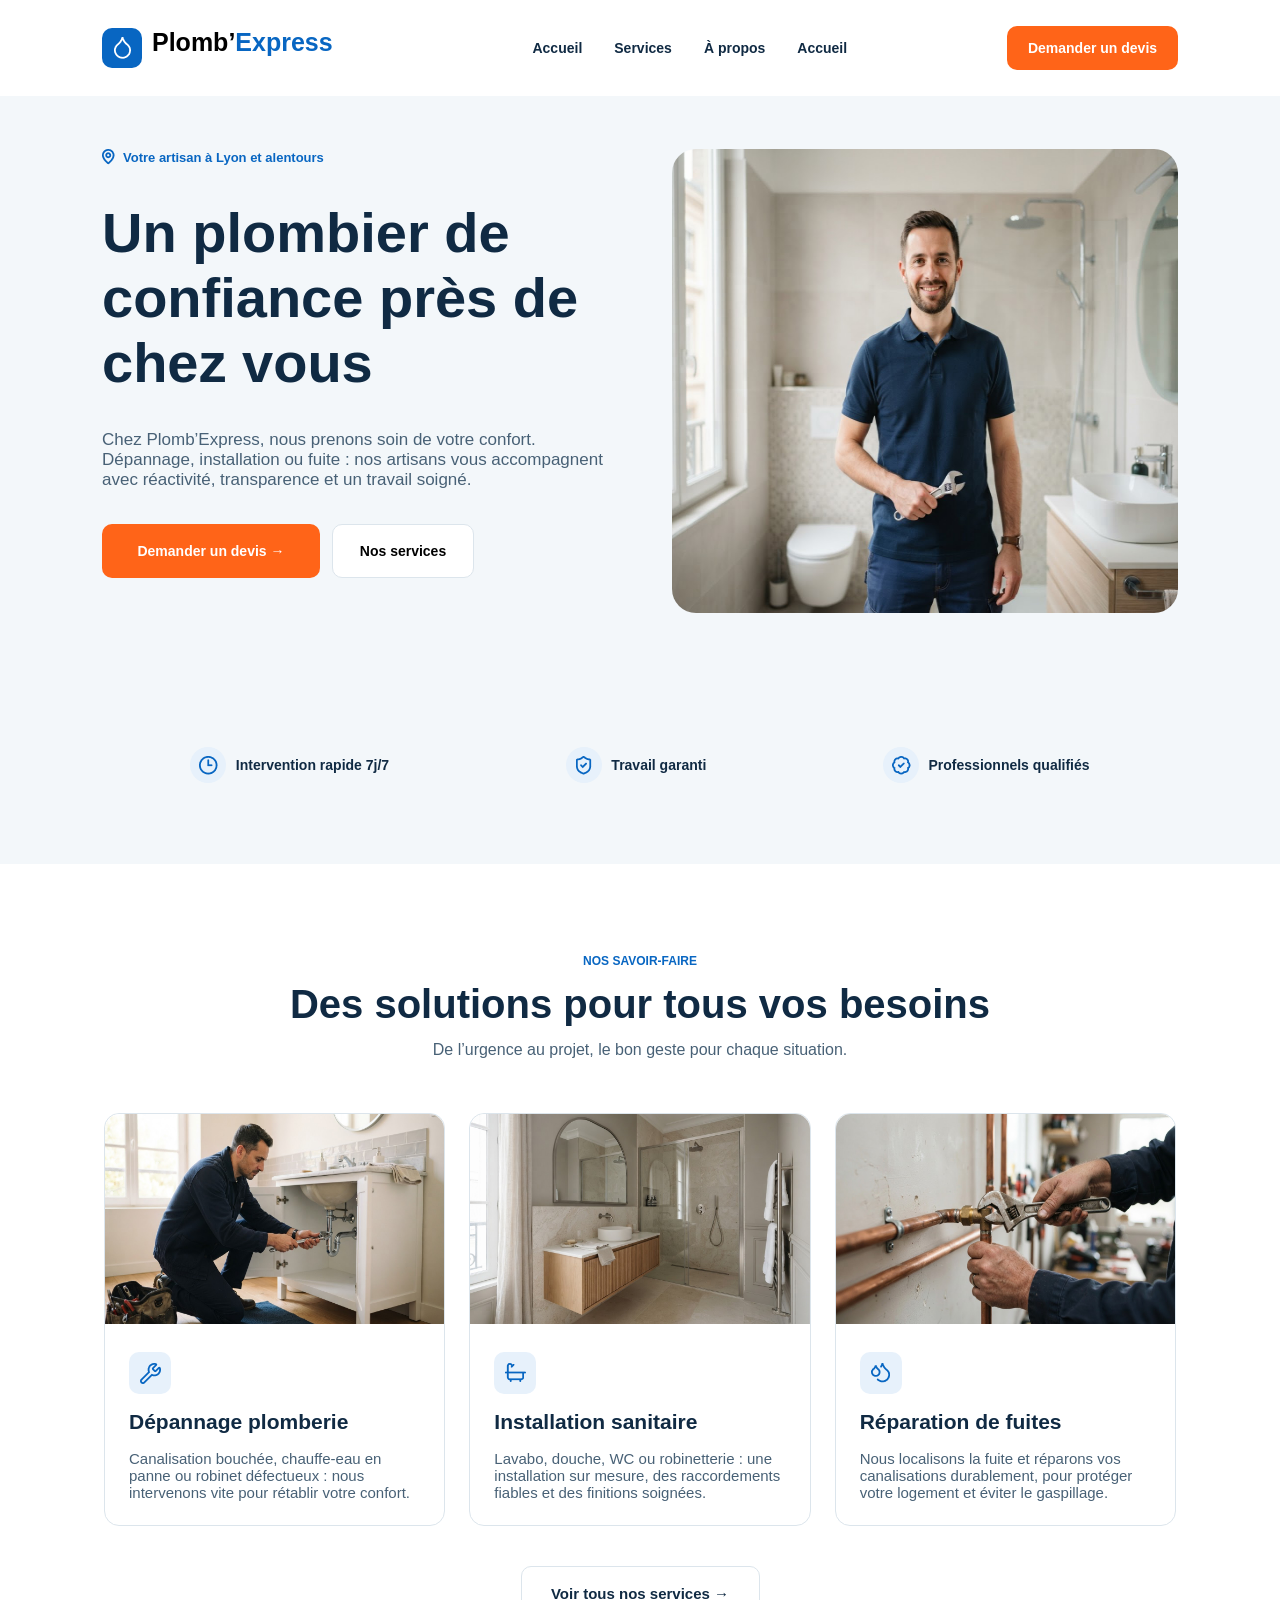
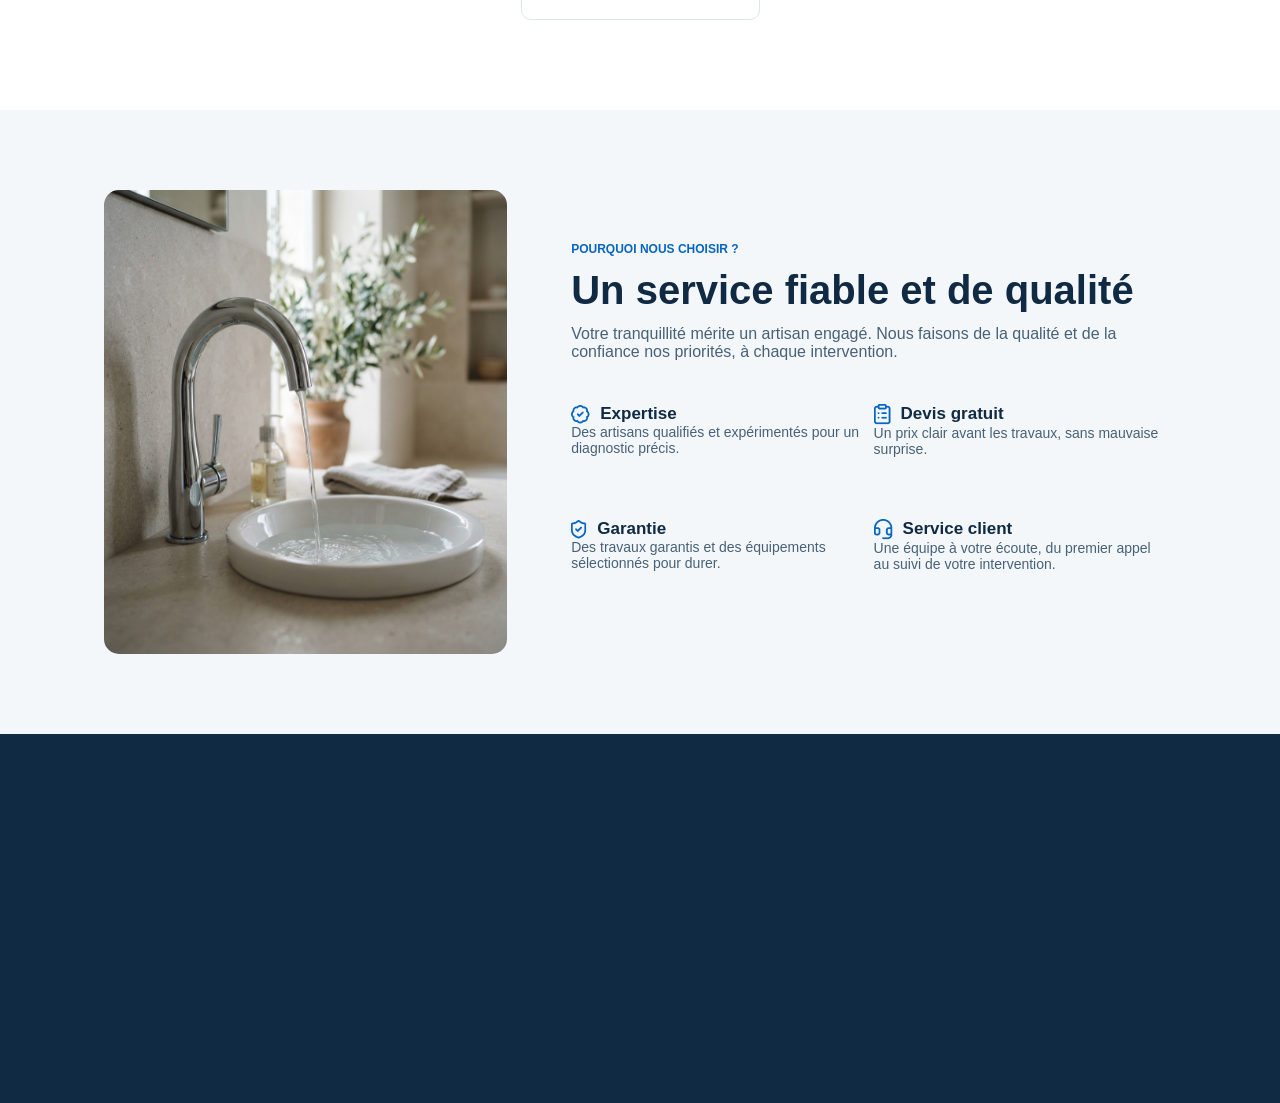
==== index.html @ 58fd883c "created landing page without footer" ====
<!DOCTYPE html>
<html lang="fr">

<head>
    <title>Plomb Express</title>
    <meta name="viewport" content="width=device-width,initial-scale = 1.0">
    <link rel="stylesheet" href="./style/style.css">
</head>

<body>
    <header>
        <nav>
            <div class="logo">
                <div class="NavVector"><img src="./assests/images/Vector.png" alt="icon"></div>
                <p class="logoTitle">Plomb’<span>Express</span></p>
            </div>
            <ul>
                <li><a href="/">Accueil</a></li>
                <li><a href="/">Services</a></li>
                <li><a href="/">À propos</a></li>
                <li><a href="/">Accueil</a></li>
            </ul>
            <button type="button" class="NavBtn">Demander un devis</button>
        </nav>
        <section class="hero">
            <div class="HeroBox">
                <div class="HeroOchild">
                    <div class="location">
                        <img src="./assests/images/Vector1.png" alt="icon">
                        <p class="">Votre artisan à Lyon et alentours</p>
                    </div>
                    <h1>
                        Un plombier de confiance près de chez vous
                    </h1>
                    <p class="HeroText">Chez Plomb’Express, nous prenons soin de votre confort. Dépannage, installation
                        ou
                        fuite : nos
                        artisans vous accompagnent avec réactivité, transparence et un travail soigné.</p>
                    <div class="boxButtons">
                        <button type="button" class="HeroBtn">Demander un devis →</button>
                        <button type="button" class="HeroBtn2">Nos services</button>
                    </div>
                </div>
                <div class="HeroYchild">
                    <img src="./assests/images/7e2c79a2a7c49daba88808d9d7de457493a4a0a8.jpg" alt="plomber">
                </div>
            </div>
            <div class="HeroBox2">
                <div class="HeroBoxChild">
                    <div class="HeroInfo">
                        <img src="./assests/images/Vector2.png" alt="icon">
                    </div>
                    <p>Intervention rapide 7j/7</p>
                </div>
                <div class="HeroBoxChild">
                    <div class="HeroInfo">
                        <img src="./assests/images/Vector3.png" alt="icon">
                    </div>
                    <p>Travail garanti</p>
                </div>
                <div class="HeroBoxChild">
                    <div class="HeroInfo">
                        <img src="./assests/images/Vector4.png" alt="icon">
                    </div>
                    <p>Professionnels qualifiés</p>
                </div>
            </div>
        </section>
    </header>
    <main>
        <section class="services">
            <div class="ServTitles">
                <p class="first">NOS SAVOIR-FAIRE</p>
                <h2>Des solutions pour tous vos besoins</h2>
                <p class="second">De l’urgence au projet, le bon geste pour chaque situation.</p>
            </div>
            <div class="ServBlocks">
                <div class="ServBlocksChild">
                    <img src="./assests/images/208336356d0ea6be96190171f6d36874921186b4.jpg" alt="worker"
                        class="workerimg">
                    <div class="Bchild">
                        <div class="imgbox"><img src="./assests/images/Vector5.png"></div>
                        <p class="ServBlocks1">Dépannage plomberie</p>
                        <p class="ServBlocks2">Canalisation bouchée, chauffe-eau en panne ou robinet défectueux : nous
                            intervenons vite pour
                            rétablir votre confort.</p>
                    </div>
                </div>
                <div class="ServBlocksChild">
                    <img src="./assests/images/83fd47427aa6f7b48dfcc7c52285de6cb8e96c83.jpg" alt="worker"
                        class="workerimg">
                    <div class="Bchild">
                        <div class="imgbox"><img src="./assests/images/Vector6.png"></div>
                        <p class="ServBlocks1">Installation sanitaire</p>
                        <p class="ServBlocks2">Lavabo, douche, WC ou robinetterie : une installation sur mesure, des
                            raccordements fiables et des finitions soignées.</p>
                    </div>
                </div>
                <div class="ServBlocksChild">
                    <img src="./assests/images/484419bfb0743761cef20bf4534ca68ae18fc8a9.jpg" alt="worker"
                        class="workerimg">
                    <div class="Bchild">
                        <div class="imgbox"><img src="./assests/images/Vector7.png"></div>
                        <p class="ServBlocks1">Réparation de fuites</p>
                        <p class="ServBlocks2">Nous localisons la fuite et réparons vos canalisations durablement, pour
                            protéger votre logement et éviter le gaspillage.</p>
                    </div>
                </div>
            </div>
            <button type="button">Voir tous nos services &#x2192;</button>
        </section>
        <section class="whyus">
            <div class="W_img">
                <img src="./assests/images/f5d4f4d80e6d106d7fb8f7ddaa986b1cb927e9a5.jpg" alt="tap">
            </div>
            <div class="W_text">
                <p class="first">POURQUOI NOUS CHOISIR ?</p>
                <h2>Un service fiable et de qualité</h2>
                <p class="second">Votre tranquillité mérite un artisan engagé. Nous faisons de la qualité et de la
                    confiance
                    nos
                    priorités, à chaque intervention.</p>
                <div class="container">
                    <div class="con_child">
                        <div class="con_box">
                            <img src="./assests/images/Vector4.png" alt="icon">
                            <p class="container_text1">Expertise</p>
                        </div>
                        <p class="container_text2">Des artisans qualifiés et expérimentés pour un<br>diagnostic précis.</p>
                    </div>
                    <div class="con_child">
                        <div class="con_box">
                            <img src="./assests/images/Vector8.png" alt="icon">
                            <p class="container_text1">Devis gratuit</p>
                        </div>
                        <p class="container_text2">Un prix clair avant les travaux, sans mauvaise<br>surprise.</p>
                    </div>
                    <div class="con_child">
                        <div class="con_box">
                            <img src="./assests/images/Vector3.png" alt="icon">
                            <p class="container_text1">Garantie</p>
                        </div>
                        <p class="container_text2">Des travaux garantis et des équipements<br>sélectionnés pour durer.</p>
                    </div>
                    <div class="con_child">
                        <div class="con_box">
                            <img src="./assests/images/Vector9.png" alt="icon">
                            <p class="container_text1">Service client</p>
                        </div>
                        <p class="container_text2">Une équipe à votre écoute, du premier appel<br>au suivi de votre intervention.</p>
                    </div>
                </div>
            </div>
        </section>
    </main>
    <footer>
        
    </footer>
</body>

</html>
---- style/style.css ----
* {
    margin: 0;
    box-sizing: border-box;
    font-family: "Inter", sans-serif;
    list-style: none;
}

nav {
    width: 100%;
    height: 96px;
    display: flex;
    align-items: center;
    justify-content: space-between;
    padding: 0px 102px;
}

.logo {
    display: flex;
    column-gap: 10px;
}

.NavVector {
    width: 40px;
    height: 40px;
    background: #0866C2;
    border-radius: 10px;
    display: flex;
    justify-content: center;
    align-items: center;
}

.logoTitle {
    font-weight: 700;
    font-size: 25px;

}

.logoTitle span {
    color: #0866C2;
}

ul {
    display: flex;
    column-gap: 32px;
}

a {
    text-decoration: none;
    font-weight: 600;
    font-size: 14px;
    color: #102A43;
}

a:hover {
    color: #0866C2;
}

li {
    width: max-content;
    position: relative;
}

li::after {
    content: "";
    width: 100%;
    height: 2px;
    background-color: #0866C2;
    position: absolute;
    bottom: -5px;
    left: 0;
    transform: scale(0);
    transition: 0.3s ease-in-out;
}

li:hover::after {
    transform: scale(1);
}

.NavBtn {
    font-weight: 600;
    font-size: 14px;
    color: #FFFFFF;
    width: 171px;
    height: 44px;
    background-color: #FF6418;
    border-radius: 10px;
    cursor: pointer;
    border: none;
}

/**hero section***/
.hero {
    width: 100vw;
    height: 768px;
    background-color: #F3F7FA;
    padding: 0px 102px;
    display: grid;
    align-items: center;
}

.HeroBox {
    width: 100%;
    height: 464px;
    display: flex;
    align-items: center;
    column-gap: 64px;
}

.HeroYchild,
.HeroOchild {
    width: 50%;
    height: 464px;
}

.HeroOchild {
    display: grid;
}

.location {
    width: max-content;
    height: fit-content;
    display: flex;
    column-gap: 8px;
    align-items: center;
}

.location p {
    font-weight: 600;
    font-size: 13px;
    color: #0866C2;
}

h1 {
    font-weight: 700;
    font-size: 56px;
    color: #102A43;
}

.HeroText {
    font-weight: 400;
    font-size: 17px;
    color: #486176;
}

.boxButtons {
    display: flex;
    column-gap: 12px;
}

.HeroBtn {
    font-weight: 600;
    font-size: 14px;
    color: #FFFFFF;
    width: 218px;
    height: 54px;
    background-color: #FF6418;
    border-radius: 10px;
    cursor: pointer;
    border: none;
}

.HeroBtn2 {
    font-weight: 600;
    font-size: 14px;
    color: black;
    width: 142px;
    height: 54px;
    background-color: white;
    border-radius: 10px;
    cursor: pointer;
    border: solid 1px #DCE5EC;
}

.HeroYchild img {
    width: 100%;
    height: 100%;
    border-radius: 24px;
}

.HeroBox2 {
    width: 100%;
    height: 92px;
    display: flex;
    justify-content: space-around;
    align-items: center;

}

.HeroBoxChild {
    display: flex;
    align-items: center;
    gap: 9.5px;
}

.HeroInfo {
    width: 36px;
    height: 36px;
    background-color: #E7F1FB;
    display: flex;
    align-items: center;
    justify-content: center;
    border-radius: 50%;
}

.HeroBox2 p {
    font-weight: 600;
    font-size: 14px;
    color: #102A43;
}

/******main****/
/*services*/
.services{
    width: 100%;
    height: 846px;
    display: flex;
    flex-direction: column;
    align-items: center;
    justify-content: center;
    row-gap: 40px;
    padding: 0px 104px;
}
.ServTitles {
    width: max-content;
    height: 119px;
    display: flex;
    flex-direction: column;
    align-items: center;
    row-gap: 14px;
}

.first {
    font-weight: 700;
    font-size: 12px;
    color: #0866C2;
}

h2 {
    font-weight: 700;
    font-size: 40px;
    color: #102A43;
}

.second {
    font-weight: 400;
    font-size: 16px;
    color: #486176;
}
.ServBlocks{
    display: flex;
    gap: 24px;
}
.ServBlocksChild{
    border: solid 1px #DCE5EC;
    border-radius: 16px;
    width: calc(100% / 3);
    border-radius: 15px;
}
.workerimg {
    width: 100%;
    height: 210px;
    border-top-left-radius: 15px;
    border-top-right-radius: 15px;
}
.Bchild{
    display: flex;
    flex-direction: column;
    row-gap: 16px;
    padding: 24px;
}
.imgbox {
    width: 42px;
    height: 42px;
    background-color: #E7F1FB;
    border-radius: 10px;
    display: flex;
    justify-content: center;
    align-items: center;
}
.ServBlocks1{
    font-weight: 700;
    font-size: 21px;
    color: #102A43;
}
.ServBlocks2{
    font-weight: 400;
    font-size: 15px;
    color: #486176;
}
.services button{
    font-weight: 600;
    font-size: 15px;
    color: #102A43;
    border: solid 1px #DCE5EC;
    background-color: white;
    width: 239px;
    height: 54px;
    border-radius: 10px;
}

/*****whyus*****/
.whyus{
    width: 100%;
    height: 624px;
    background-color: #F3F7FA;
    display: flex;
    align-items: center;
    justify-content: space-between;
    column-gap: 64px;
    padding: 0px 104px;
}
.W_img{
    width: 40%;
    height: 464px;
}
.W_img img{
    width: 100%;
    height: 100%;
    border-radius: 15px;
}
.W_text{
    width: 60%;
    height: 361px;
    display: flex;
    flex-direction: column;
    gap: 12px;

}
.container{
    width: 100%;
    height: 100%;
    display: grid;
    grid-template-columns: repeat(2,1fr);
    justify-content: center;
    align-items: center;
}
.container_text1{
    font-weight: 700;
    font-size: 17px;
    color: #102A43;
}
.container_text2{
    font-weight: 400;
    font-size: 14px;
    color: #486176;
}
.con_box{
    display: flex;
    align-items: center;
    column-gap: 10px;
}

footer{
    width: 100%;
    height: 369px;
    background-color: #102A43;
}
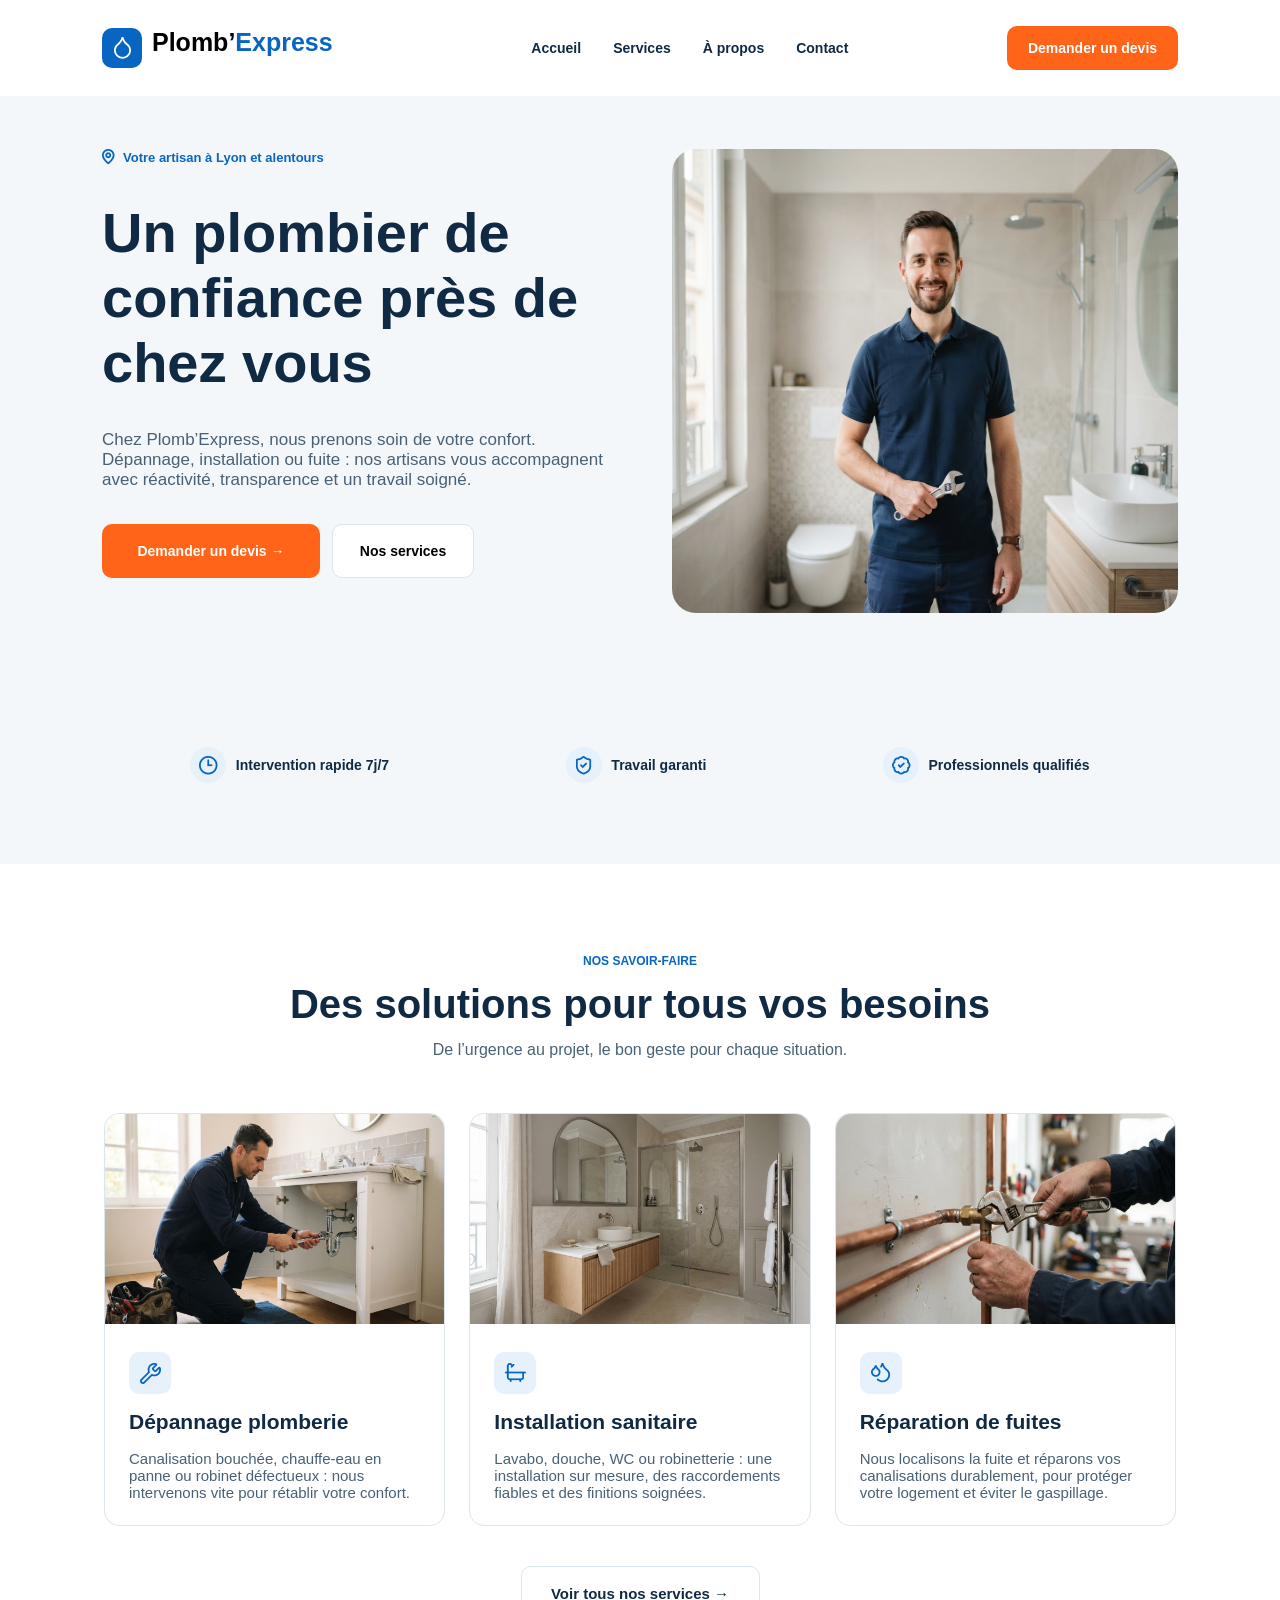
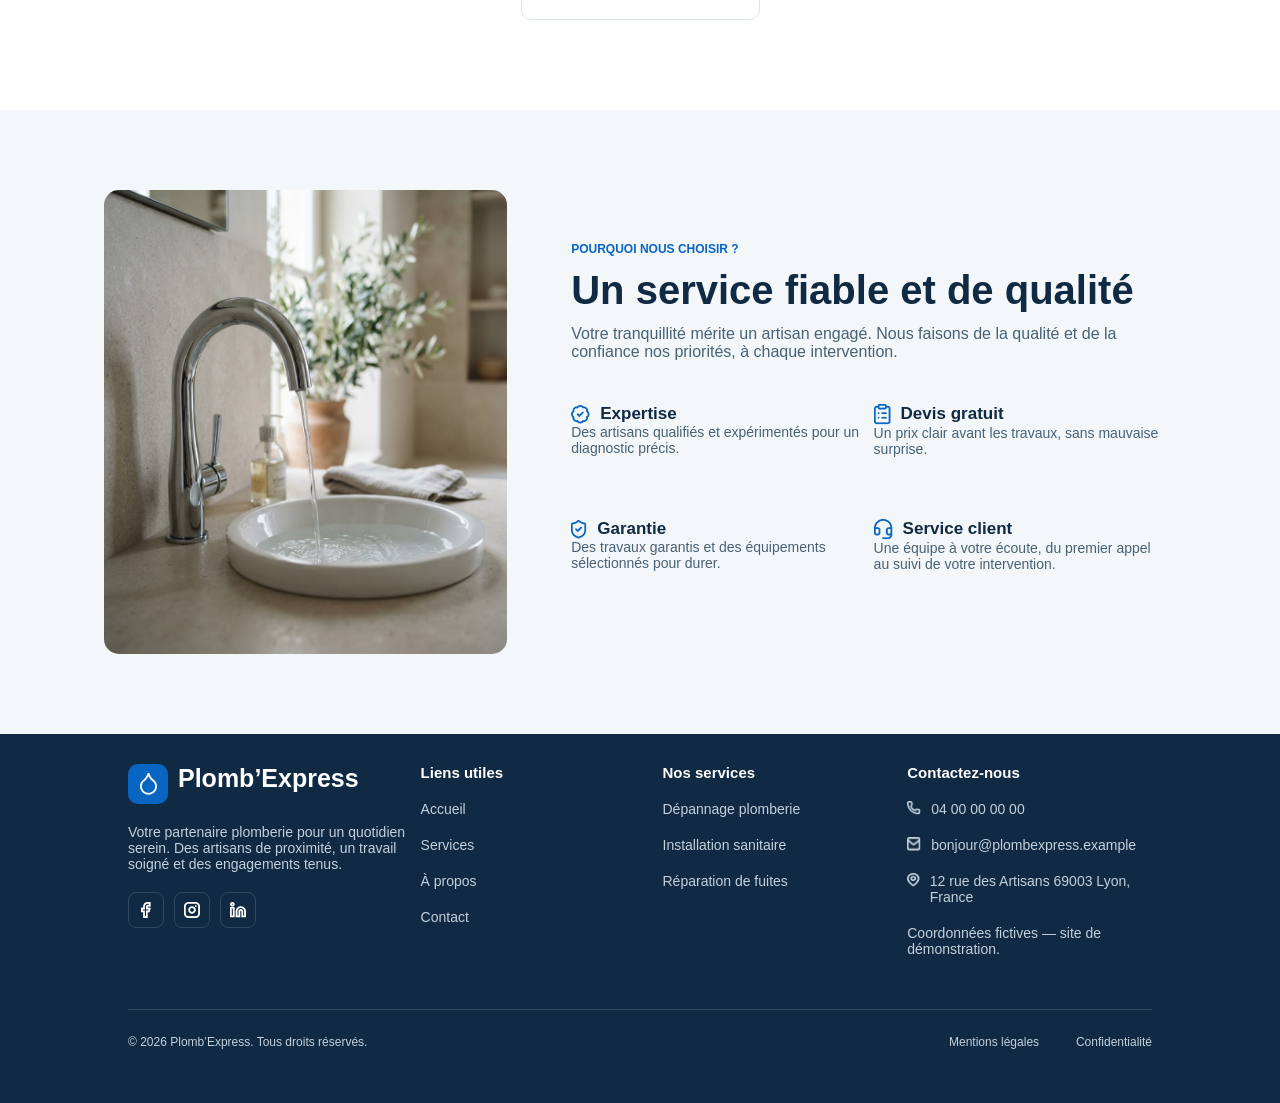
==== commit 719e475f: "footer added no responsive yet" ====
--- a/index.html
+++ b/index.html
@@ -5,6 +5,7 @@
     <title>Plomb Express</title>
     <meta name="viewport" content="width=device-width,initial-scale = 1.0">
     <link rel="stylesheet" href="./style/style.css">
+    <link rel="stylesheet" href="./style/mobile.css">
 </head>
 
 <body>
@@ -14,13 +15,16 @@
                 <div class="NavVector"><img src="./assests/images/Vector.png" alt="icon"></div>
                 <p class="logoTitle">Plomb’<span>Express</span></p>
             </div>
+            <div class="burger">
+                <img src="./assests/images/burger.png" alt="icon"/>
+            </div>
             <ul>
-                <li><a href="/">Accueil</a></li>
-                <li><a href="/">Services</a></li>
-                <li><a href="/">À propos</a></li>
-                <li><a href="/">Accueil</a></li>
+                <li><a href="">Accueil</a></li>
+                <li><a href="">Services</a></li>
+                <li><a href="">À propos</a></li>
+                <li><a href="">Contact</a></li>
             </ul>
-            <button type="button" class="NavBtn">Demander un devis</button>
+            <div class="NavBtn"><a href="">Demander un devis</a></div>
         </nav>
         <section class="hero">
             <div class="HeroBox">
@@ -126,7 +130,8 @@
                             <img src="./assests/images/Vector4.png" alt="icon">
                             <p class="container_text1">Expertise</p>
                         </div>
-                        <p class="container_text2">Des artisans qualifiés et expérimentés pour un<br>diagnostic précis.</p>
+                        <p class="container_text2">Des artisans qualifiés et expérimentés pour un<br>diagnostic précis.
+                        </p>
                     </div>
                     <div class="con_child">
                         <div class="con_box">
@@ -140,21 +145,76 @@
                             <img src="./assests/images/Vector3.png" alt="icon">
                             <p class="container_text1">Garantie</p>
                         </div>
-                        <p class="container_text2">Des travaux garantis et des équipements<br>sélectionnés pour durer.</p>
+                        <p class="container_text2">Des travaux garantis et des équipements<br>sélectionnés pour durer.
+                        </p>
                     </div>
                     <div class="con_child">
                         <div class="con_box">
                             <img src="./assests/images/Vector9.png" alt="icon">
                             <p class="container_text1">Service client</p>
                         </div>
-                        <p class="container_text2">Une équipe à votre écoute, du premier appel<br>au suivi de votre intervention.</p>
+                        <p class="container_text2">Une équipe à votre écoute, du premier appel<br>au suivi de votre
+                            intervention.</p>
                     </div>
                 </div>
             </div>
         </section>
     </main>
     <footer>
-        
+        <div class="footerChild">
+            <div class="section1">
+                <div class="logo">
+                    <div class="NavVector"><img src="./assests/images/Vector.png" alt="icon"></div>
+                    <p class="logoTitle" style="color: white;">Plomb’Express</p>
+                </div>
+                <p class="section1text">Votre partenaire plomberie pour un quotidien serein. Des artisans de proximité,
+                    un travail soigné et
+                    des engagements tenus.</p>
+                <div class="holder">
+                    <a href="" class="socialmedia"><img src="./assests/images/facebook.png" alt="facebook"></a>
+                    <a href="" class="socialmedia"><img src="./assests/images/instagram.png" alt="instagram"></a>
+                    <a href="" class="socialmedia"><img src="./assests/images/link.png" alt="linkdeen"></a>
+                </div>
+            </div>
+            <div class="section2">
+                <p style="font-weight: 700; font-size: 15px; color: #FFFFFF;">Liens utiles</p>
+                <a href="">Accueil</a>
+                <a href="">Services</a>
+                <a href="">À propos</a>
+                <a href="">Contact</a>
+            </div>
+            <div class="section3">
+                <p style="font-weight: 700; font-size: 15px; color: #FFFFFF;">Nos services</p>
+                <a href="">Dépannage plomberie</a>
+                <a href="">Installation sanitaire</a>
+                <a href="">Réparation de fuites</a>
+            </div>
+            <div class="section4">
+                <p style="font-weight: 700; font-size: 15px; color: #FFFFFF;">Contactez-nous</p>
+                <div style="display: flex; gap: 10px;">
+                    <img src="./assests/images/phone.png" alt="icon" class="icon">
+                    <a href="">04 00 00 00 00</a>
+                </div>
+                <div style="display: flex; gap: 10px;">
+                    <img src="./assests/images/email.png" alt="icon" class="icon">
+                    <a href="">bonjour@plombexpress.example</a>
+                </div>
+                <div style="display: flex; gap: 10px;">
+                    <img src="./assests/images/location.png" alt="icon" class="icon">
+                    <a href="">12 rue des Artisans
+                        69003 Lyon, France</a>
+                </div>
+                <p style="font-weight: 400; font-size: 14px; color: #C2D0DD;">Coordonnées fictives — site de
+                    démonstration.</p>
+            </div>
+        </div>
+        <div class="LastDiv">
+            <p>© 2026 Plomb’Express. Tous droits réservés.</p>
+            <div>
+                <p>Mentions légales</p>
+                <p>Confidentialité</p>
+            </div>
+        </div>
     </footer>
 </body>
 
--- a/style/style.css
+++ b/style/style.css
@@ -37,6 +37,9 @@
 
 .logoTitle span {
     color: #0866C2;
+}
+.burger{
+    display: none;
 }
 
 ul {
@@ -77,15 +80,18 @@
 }
 
 .NavBtn {
-    font-weight: 600;
-    font-size: 14px;
-    color: #FFFFFF;
     width: 171px;
     height: 44px;
     background-color: #FF6418;
     border-radius: 10px;
-    cursor: pointer;
-    border: none;
+    display: flex;
+    align-items: center;
+    justify-content: center;
+}
+.NavBtn a{
+    font-weight: 600;
+    font-size: 14px;
+    color: #FFFFFF;
 }
 
 /**hero section***/
@@ -210,7 +216,7 @@
 
 /******main****/
 /*services*/
-.services{
+.services {
     width: 100%;
     height: 846px;
     display: flex;
@@ -220,6 +226,7 @@
     row-gap: 40px;
     padding: 0px 104px;
 }
+
 .ServTitles {
     width: max-content;
     height: 119px;
@@ -246,28 +253,33 @@
     font-size: 16px;
     color: #486176;
 }
-.ServBlocks{
+
+.ServBlocks {
     display: flex;
     gap: 24px;
 }
-.ServBlocksChild{
+
+.ServBlocksChild {
     border: solid 1px #DCE5EC;
     border-radius: 16px;
     width: calc(100% / 3);
     border-radius: 15px;
 }
+
 .workerimg {
     width: 100%;
     height: 210px;
     border-top-left-radius: 15px;
     border-top-right-radius: 15px;
 }
-.Bchild{
+
+.Bchild {
     display: flex;
     flex-direction: column;
     row-gap: 16px;
     padding: 24px;
 }
+
 .imgbox {
     width: 42px;
     height: 42px;
@@ -277,17 +289,20 @@
     justify-content: center;
     align-items: center;
 }
-.ServBlocks1{
+
+.ServBlocks1 {
     font-weight: 700;
     font-size: 21px;
     color: #102A43;
 }
-.ServBlocks2{
+
+.ServBlocks2 {
     font-weight: 400;
     font-size: 15px;
     color: #486176;
 }
-.services button{
+
+.services button {
     font-weight: 600;
     font-size: 15px;
     color: #102A43;
@@ -299,7 +314,7 @@
 }
 
 /*****whyus*****/
-.whyus{
+.whyus {
     width: 100%;
     height: 624px;
     background-color: #F3F7FA;
@@ -309,16 +324,19 @@
     column-gap: 64px;
     padding: 0px 104px;
 }
-.W_img{
+
+.W_img {
     width: 40%;
     height: 464px;
 }
-.W_img img{
+
+.W_img img {
     width: 100%;
     height: 100%;
     border-radius: 15px;
 }
-.W_text{
+
+.W_text {
     width: 60%;
     height: 361px;
     display: flex;
@@ -326,32 +344,144 @@
     gap: 12px;
 
 }
-.container{
+
+.container {
     width: 100%;
     height: 100%;
     display: grid;
-    grid-template-columns: repeat(2,1fr);
-    justify-content: center;
-    align-items: center;
-}
-.container_text1{
+    grid-template-columns: repeat(2, 1fr);
+    justify-content: center;
+    align-items: center;
+}
+
+.container_text1 {
     font-weight: 700;
     font-size: 17px;
     color: #102A43;
 }
-.container_text2{
+
+.container_text2 {
     font-weight: 400;
     font-size: 14px;
     color: #486176;
 }
-.con_box{
+
+.con_box {
     display: flex;
     align-items: center;
     column-gap: 10px;
 }
 
-footer{
+/*****footer**********/
+
+footer {
     width: 100%;
     height: 369px;
     background-color: #102A43;
+    display: flex;
+    flex-direction: column;
+    align-items: center;
+    justify-content: center;
+    gap: 60px;
+}
+
+.footerChild {
+    display: flex;
+    width: 80%;
+    height: max-content;
+    justify-content: space-between;
+
+}
+
+.section1 {
+    width: 310px;
+    height: 185px;
+    display: flex;
+    flex-direction: column;
+    row-gap: 20px;
+}
+
+.section1text {
+    font-weight: 400;
+    font-size: 14px;
+    color: #C2D0DD;
+}
+
+.holder {
+    display: flex;
+    column-gap: 10px;
+
+}
+
+.socialmedia {
+    width: 36px;
+    height: 36px;
+    border: solid 1px #30485E;
+    border-radius: 8px;
+    display: flex;
+    align-items: center;
+    justify-content: center;
+}
+
+.section2 {
+    width: 256.33px;
+    height: 158px;
+}
+
+.section3 {
+    width: 259.33px;
+    height: 125px;
+}
+
+.section4 {
+    width: 259.33px;
+    height: 181px;
+}
+
+.section1,
+.section2,
+.section3,
+.section4 {
+    display: flex;
+    flex-direction: column;
+    gap: 20px;
+}
+
+.section2 a,
+.section3 a,
+.section4 a {
+    font-weight: 400;
+    font-size: 14px;
+    color: #C2D0DD;
+}
+.section2 a:hover,
+.section3 a:hover,
+.section4 a:hover {
+    color: white;
+}
+
+.icon {
+    width: 14px;
+    height: 14px;
+}
+
+.LastDiv {
+    width: 80%;
+    height: max-content;
+    display: flex;
+    justify-content: space-between;
+    padding: 25px 0px;
+    border-top: solid 1px #30485E;
+}
+
+.LastDiv div {
+    width: 203px;
+    display: flex;
+    justify-content: space-between;
+}
+
+.LastDiv p {
+    font-weight: 400;
+    font-size: 12px;
+    color: #C2D0DD;
 }
--- a/style/mobile.css
+++ b/style/mobile.css
@@ -0,0 +1,12 @@
+@media (max-width:375px) {
+    nav {
+        padding: 0px 20px;
+        flex-wrap: wrap;
+    }
+    ul{
+        display: none;
+    }
+    .burger{
+        display: block;
+    }
+}
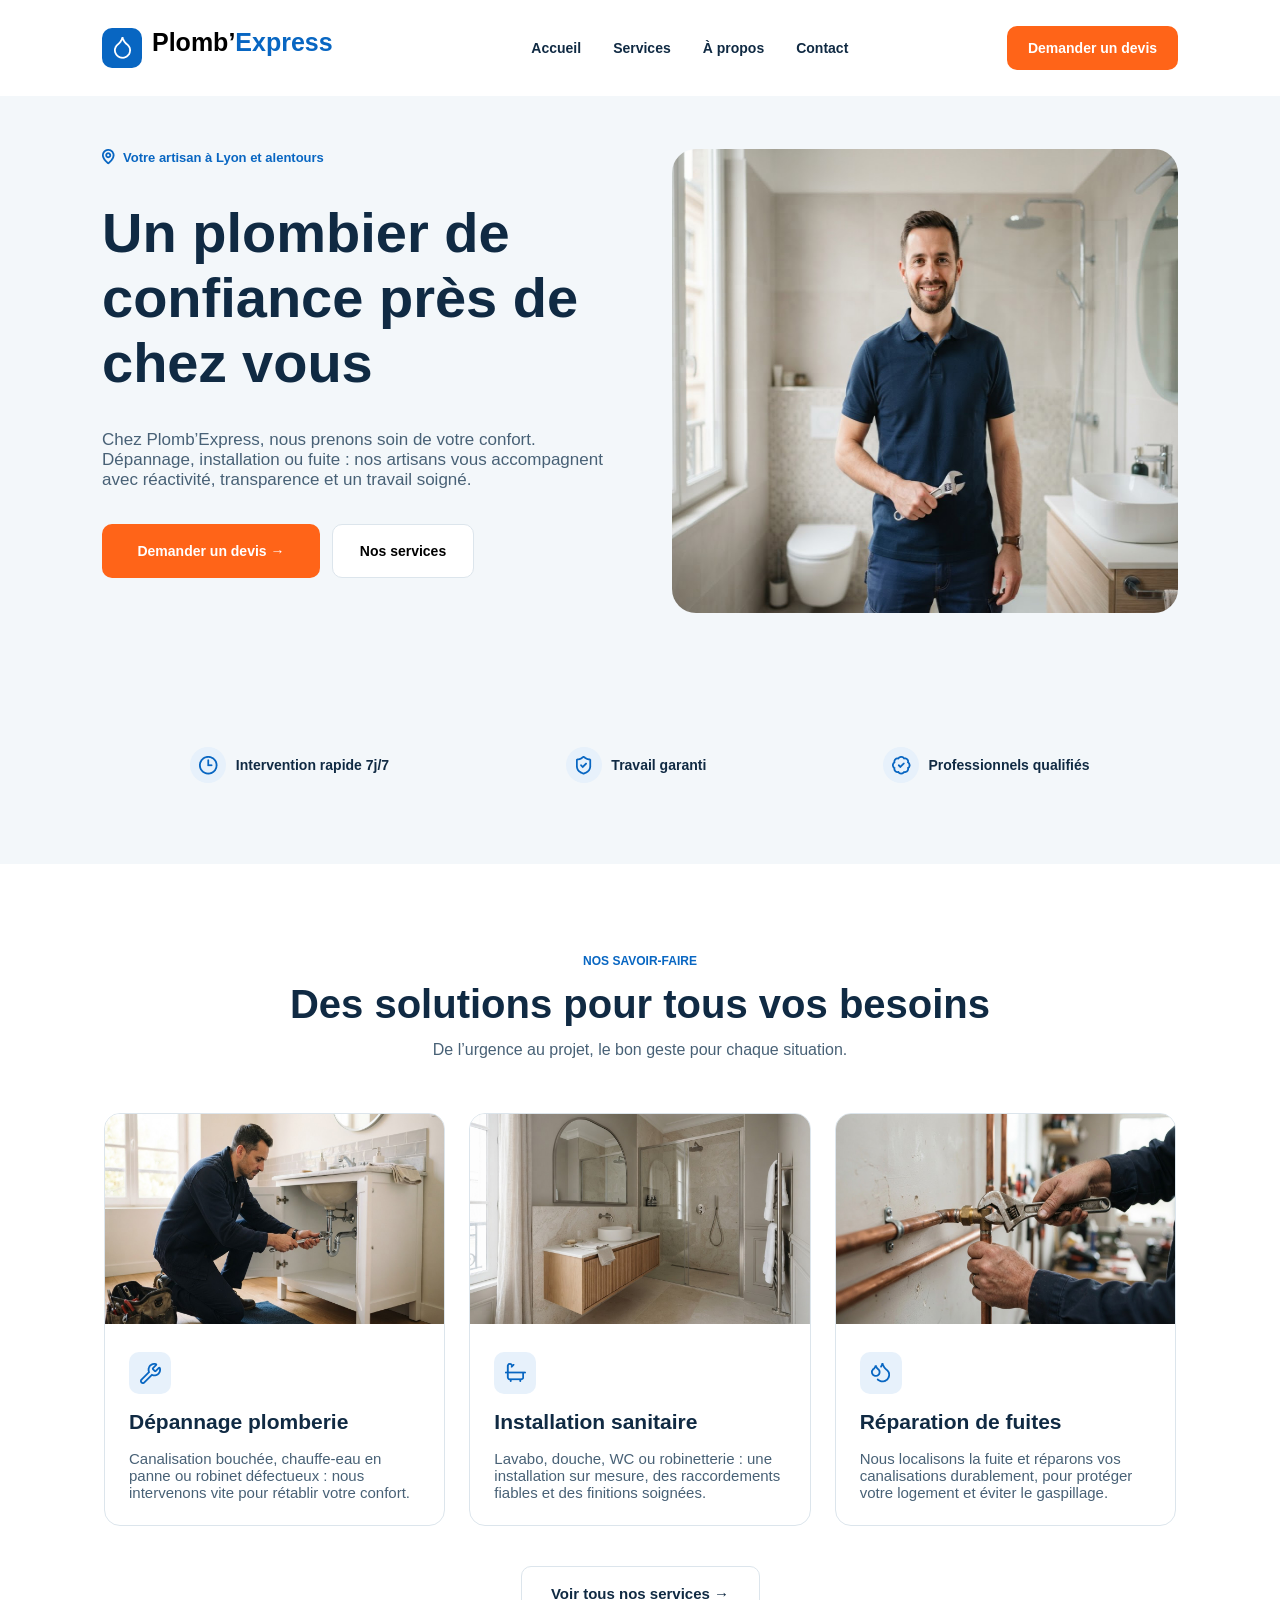
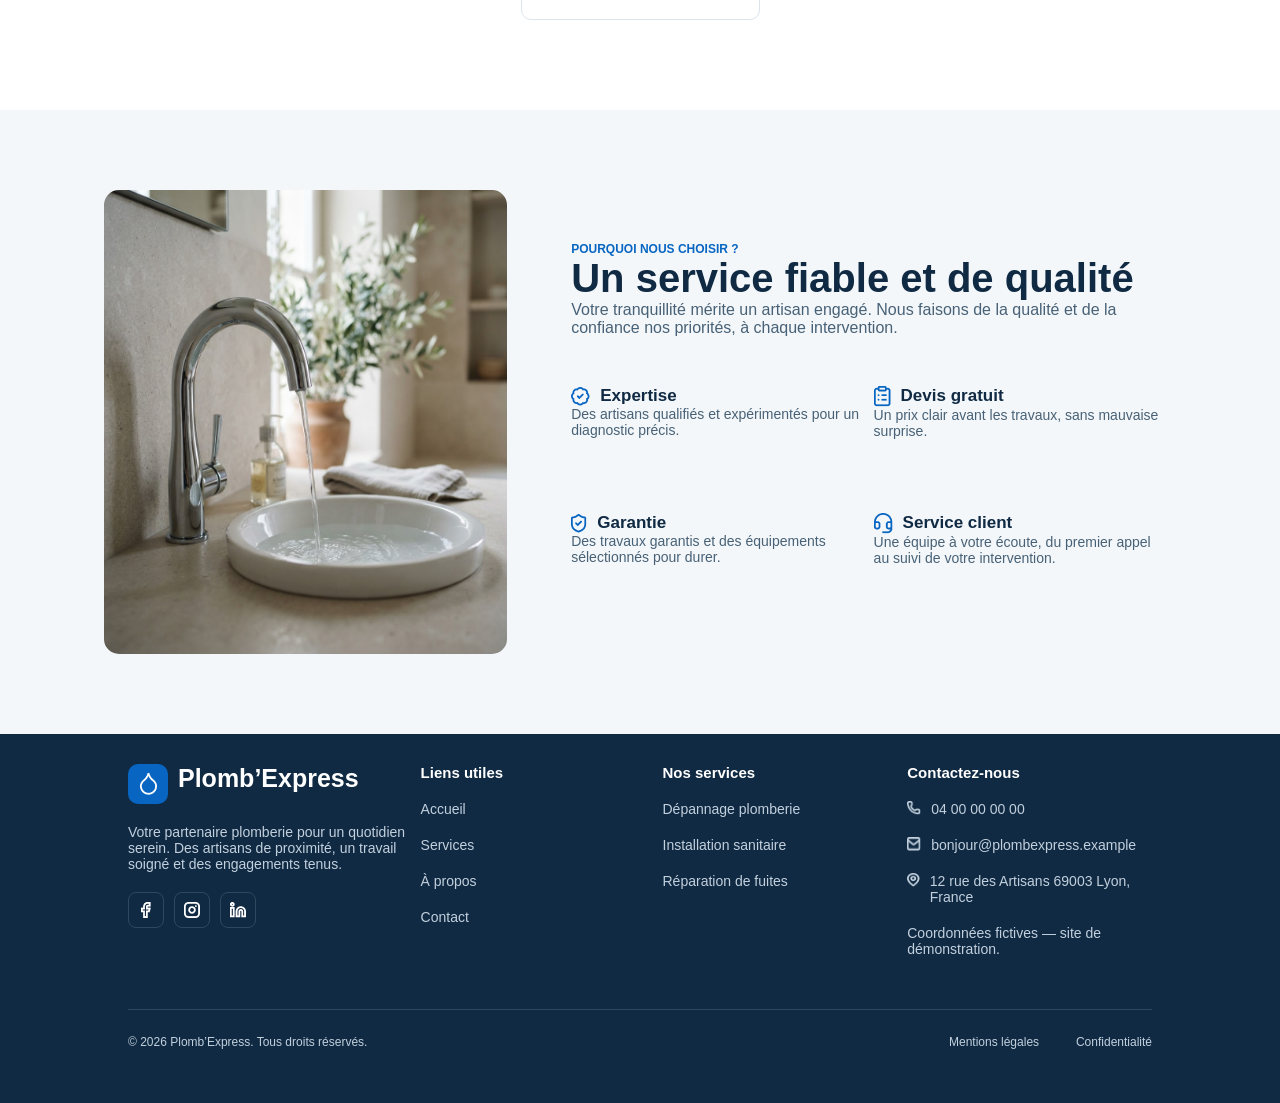
==== commit cf97c293: "finished landing page" ====
--- a/index.html
+++ b/index.html
@@ -16,7 +16,7 @@
                 <p class="logoTitle">Plomb’<span>Express</span></p>
             </div>
             <div class="burger">
-                <img src="./assests/images/burger.png" alt="icon"/>
+                <img src="./assests/images/burger.png" alt="icon" />
             </div>
             <ul>
                 <li><a href="">Accueil</a></li>
@@ -114,16 +114,27 @@
             <button type="button">Voir tous nos services &#x2192;</button>
         </section>
         <section class="whyus">
-            <div class="W_img">
-                <img src="./assests/images/f5d4f4d80e6d106d7fb8f7ddaa986b1cb927e9a5.jpg" alt="tap">
-            </div>
-            <div class="W_text">
+            <div class="mobile_text">
                 <p class="first">POURQUOI NOUS CHOISIR ?</p>
                 <h2>Un service fiable et de qualité</h2>
-                <p class="second">Votre tranquillité mérite un artisan engagé. Nous faisons de la qualité et de la
+                <p class="second">Votre tranquillité mérite un artisan engagé. Nous faisons de la qualité et de la<br>
                     confiance
                     nos
                     priorités, à chaque intervention.</p>
+            </div>
+            <div class="W_img">
+                <img src="./assests/images/f5d4f4d80e6d106d7fb8f7ddaa986b1cb927e9a5.jpg" alt="tap">
+            </div>
+            <div class="W_text">
+                <div class="desk_text">
+                    <p class="first">POURQUOI NOUS CHOISIR ?</p>
+                    <h2>Un service fiable et de qualité</h2>
+                    <p class="second">Votre tranquillité mérite un artisan engagé. Nous faisons de la qualité et de
+                        la<br>
+                        confiance
+                        nos
+                        priorités, à chaque intervention.</p>
+                </div>
                 <div class="container">
                     <div class="con_child">
                         <div class="con_box">
--- a/style/style.css
+++ b/style/style.css
@@ -263,7 +263,6 @@
     border: solid 1px #DCE5EC;
     border-radius: 16px;
     width: calc(100% / 3);
-    border-radius: 15px;
 }
 
 .workerimg {
@@ -324,7 +323,9 @@
     column-gap: 64px;
     padding: 0px 104px;
 }
-
+.mobile_text{
+    display: none;
+}
 .W_img {
     width: 40%;
     height: 464px;
@@ -390,7 +391,6 @@
     width: 80%;
     height: max-content;
     justify-content: space-between;
-
 }
 
 .section1 {
--- a/style/mobile.css
+++ b/style/mobile.css
@@ -1,12 +1,124 @@
 @media (max-width:375px) {
     nav {
+        height: 128px;
         padding: 0px 20px;
         flex-wrap: wrap;
     }
-    ul{
+
+    ul {
         display: none;
     }
-    .burger{
+
+    .burger {
         display: block;
     }
+
+    .NavBtn {
+        width: 100%;
+    }
+
+    .hero {
+        display: flex;
+        flex-direction: column;
+        justify-content: center;
+        row-gap: 15px;
+        height: 1095px;
+        padding: 0px 20px;
+    }
+
+    .HeroBox {
+        height: max-content;
+        column-gap: 0px;
+        gap: 24px;
+        flex-direction: column;
+        align-items: start;
+    }
+
+    .HeroOchild {
+        width: 100%;
+        height:auto;
+        display: inline-block;
+    }
+
+    .HeroYchild {
+        width: 100%;
+        height: 320px;
+    }
+    .HeroYchild img{
+        object-fit:cover;
+    }
+    h1 {
+        font-size: 38px;
+    }
+
+    .boxButtons {
+        flex-direction: column;
+        column-gap: 0px;
+        row-gap: 12px;
+    }
+
+    .HeroBtn,
+    .HeroBtn2 {
+        width: 100%;
+    }
+    .HeroBox2{
+        flex-direction: column;
+        align-items: start;
+        height: 168px;
+        row-gap: 27px;
+    }
+    /**services**/
+    .services{
+        height: 1795px;
+        padding: 0px 20px;
+    }
+    .ServTitles{
+        width: 335px;
+        height: max-content;
+    }
+    h2{
+        font-size: 32px;
+    }
+    .ServBlocks{
+        flex-direction: column;}
+    .ServBlocksChild{
+        width: 100%;
+    }
+    /**whyus**/
+    .whyus{
+        display: grid;
+        padding: 0px 20px;
+        height: 1039px;
+    }
+    .mobile_text{
+        display: grid;
+        gap: 14px;
+    }
+    .desk_text{
+        display: none;
+    }
+    .W_img{
+        width: 100%;
+        height: 280px;
+    }
+    .W_text{
+        width: 100%;
+        
+    }
+    .container{
+        grid-template-columns: auto;
+        row-gap: 10px;
+    }
+    /**footer**/
+    footer{
+        height: 943px;
+    }
+    .footerChild{
+        flex-direction: column;
+        row-gap: 36px;
+    }
+    .LastDiv{
+        flex-direction: column;
+        gap: 16px;
+    }
 }
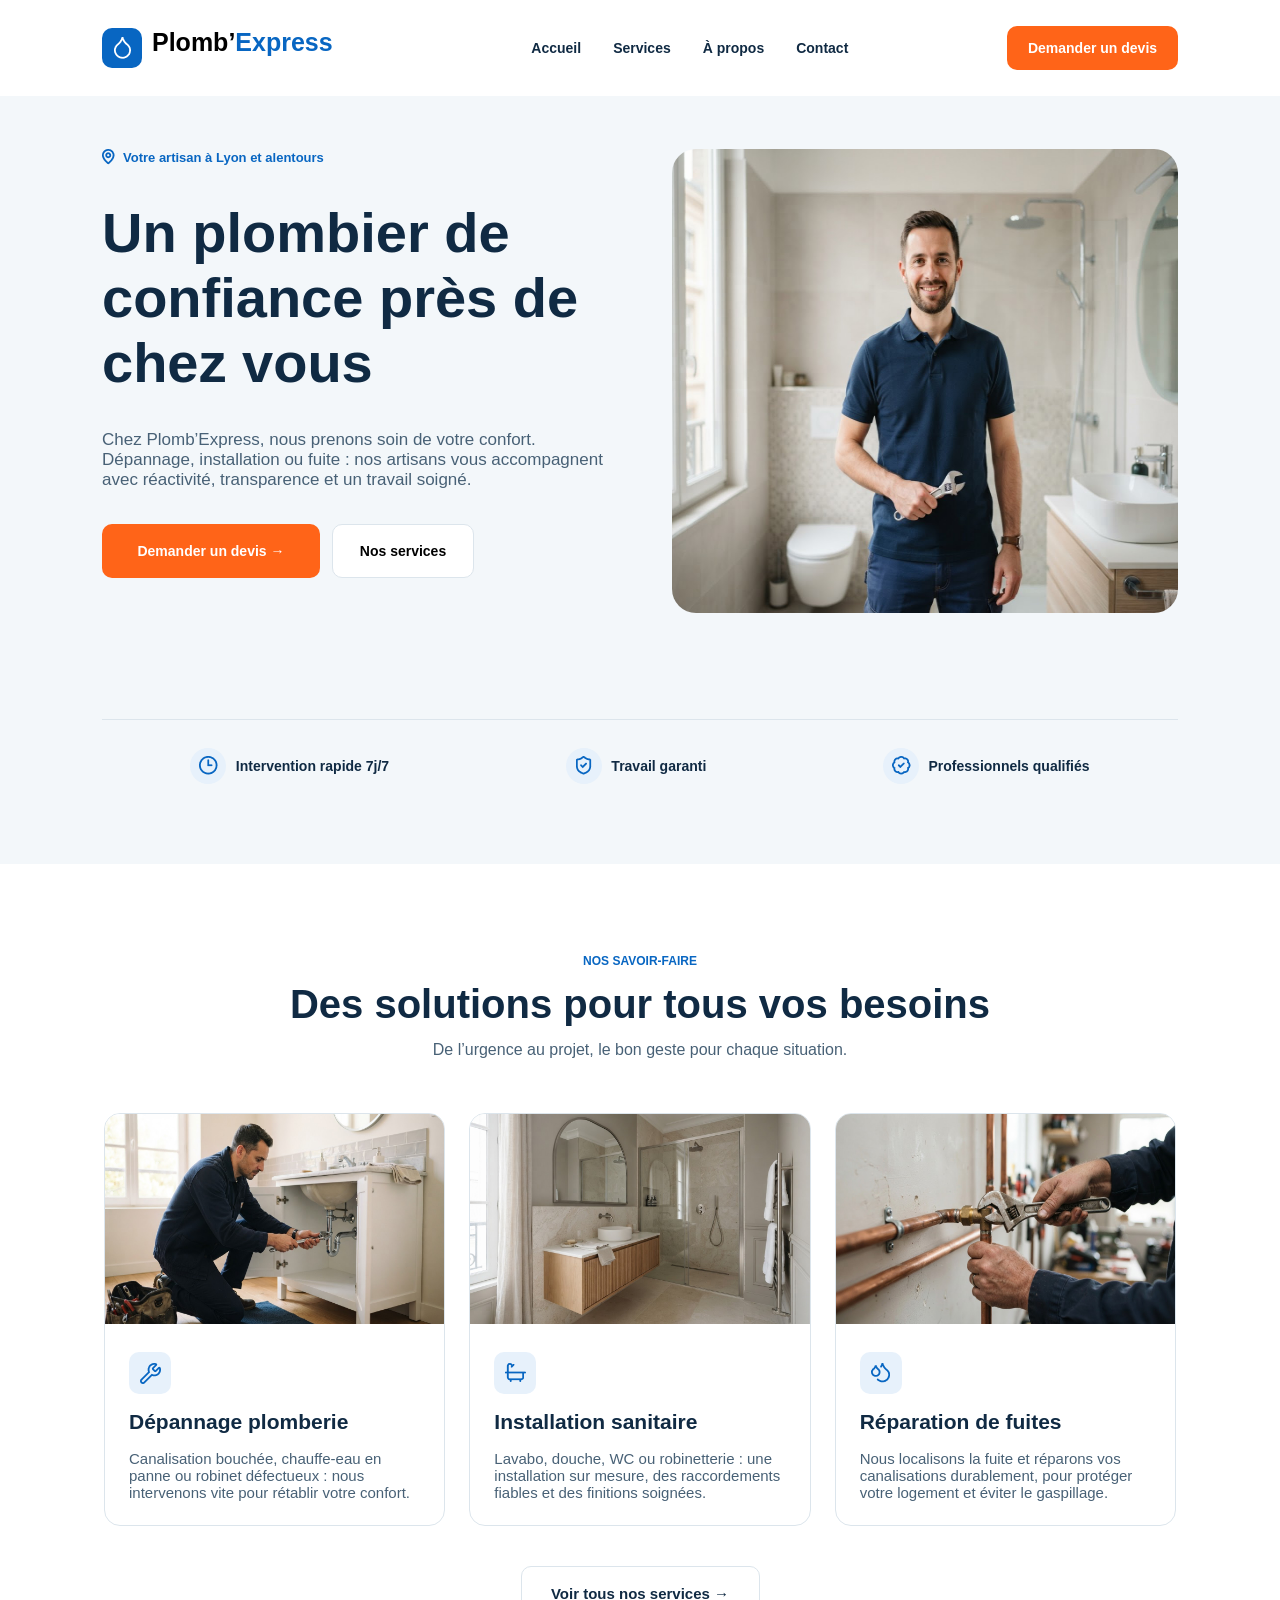
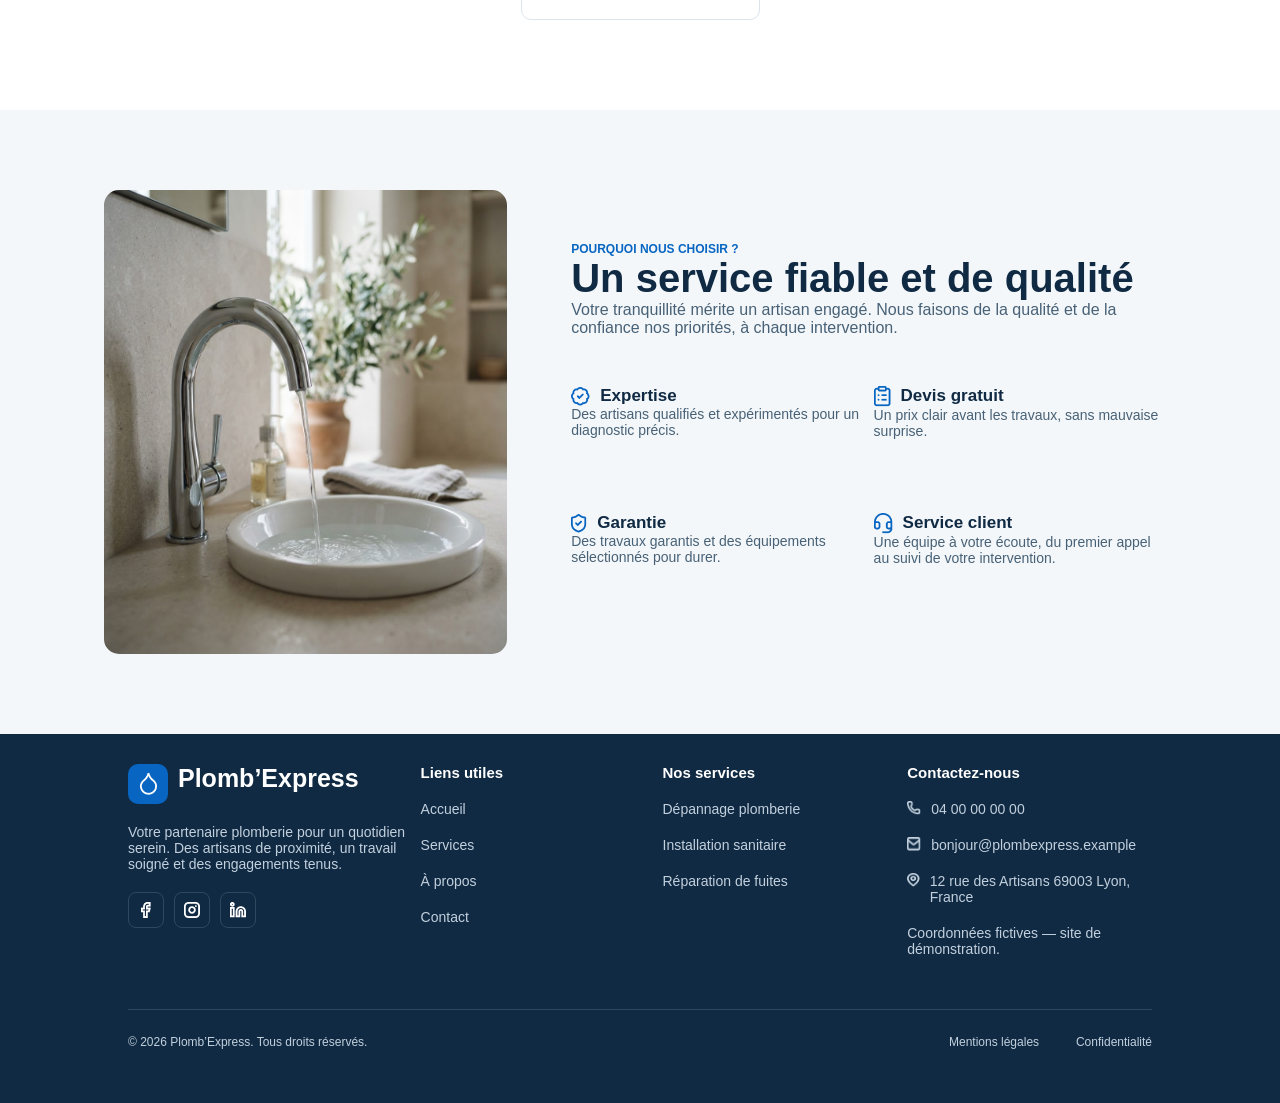
==== commit c97a2e89: "added services page" ====
--- a/index.html
+++ b/index.html
@@ -4,8 +4,8 @@
 <head>
     <title>Plomb Express</title>
     <meta name="viewport" content="width=device-width,initial-scale = 1.0">
-    <link rel="stylesheet" href="./style/style.css">
-    <link rel="stylesheet" href="./style/mobile.css">
+    <link rel="stylesheet" href="./style/accueil/style.css">
+    <link rel="stylesheet" href="./style/accueil/mobile.css">
 </head>
 
 <body>
--- a/style/accueil/style.css
+++ b/style/accueil/style.css
@@ -0,0 +1,487 @@
+* {
+    margin: 0;
+    box-sizing: border-box;
+    font-family: "Inter", sans-serif;
+    list-style: none;
+}
+
+nav {
+    width: 100%;
+    height: 96px;
+    display: flex;
+    align-items: center;
+    justify-content: space-between;
+    padding: 0px 102px;
+}
+
+.logo {
+    display: flex;
+    column-gap: 10px;
+}
+
+.NavVector {
+    width: 40px;
+    height: 40px;
+    background: #0866C2;
+    border-radius: 10px;
+    display: flex;
+    justify-content: center;
+    align-items: center;
+}
+
+.logoTitle {
+    font-weight: 700;
+    font-size: 25px;
+
+}
+
+.logoTitle span {
+    color: #0866C2;
+}
+.burger{
+    display: none;
+}
+
+ul {
+    display: flex;
+    column-gap: 32px;
+}
+
+a {
+    text-decoration: none;
+    font-weight: 600;
+    font-size: 14px;
+    color: #102A43;
+}
+
+a:hover {
+    color: #0866C2;
+}
+
+li {
+    width: max-content;
+    position: relative;
+}
+
+li::after {
+    content: "";
+    width: 100%;
+    height: 2px;
+    background-color: #0866C2;
+    position: absolute;
+    bottom: -5px;
+    left: 0;
+    transform: scale(0);
+    transition: 0.3s ease-in-out;
+}
+
+li:hover::after {
+    transform: scale(1);
+}
+
+.NavBtn {
+    width: 171px;
+    height: 44px;
+    background-color: #FF6418;
+    border-radius: 10px;
+    display: flex;
+    align-items: center;
+    justify-content: center;
+}
+.NavBtn a{
+    font-weight: 600;
+    font-size: 14px;
+    color: #FFFFFF;
+}
+
+/**hero section***/
+.hero {
+    width: 100%;
+    height: 768px;
+    background-color: #F3F7FA;
+    padding: 0px 102px;
+    display: grid;
+    align-items: center;
+}
+
+.HeroBox {
+    width: 100%;
+    height: 464px;
+    display: flex;
+    align-items: center;
+    column-gap: 64px;
+}
+
+.HeroYchild,
+.HeroOchild {
+    width: 50%;
+    height: 464px;
+}
+
+.HeroOchild {
+    display: grid;
+}
+
+.location {
+    width: max-content;
+    height: fit-content;
+    display: flex;
+    column-gap: 8px;
+    align-items: center;
+}
+
+.location p {
+    font-weight: 600;
+    font-size: 13px;
+    color: #0866C2;
+}
+
+h1 {
+    font-weight: 700;
+    font-size: 56px;
+    color: #102A43;
+}
+
+.HeroText {
+    font-weight: 400;
+    font-size: 17px;
+    color: #486176;
+}
+
+.boxButtons {
+    display: flex;
+    column-gap: 12px;
+}
+
+.HeroBtn {
+    font-weight: 600;
+    font-size: 14px;
+    color: #FFFFFF;
+    width: 218px;
+    height: 54px;
+    background-color: #FF6418;
+    border-radius: 10px;
+    cursor: pointer;
+    border: none;
+}
+
+.HeroBtn2 {
+    font-weight: 600;
+    font-size: 14px;
+    color: black;
+    width: 142px;
+    height: 54px;
+    background-color: white;
+    border-radius: 10px;
+    cursor: pointer;
+    border: solid 1px #DCE5EC;
+}
+
+.HeroYchild img {
+    width: 100%;
+    height: 100%;
+    border-radius: 24px;
+}
+
+.HeroBox2 {
+    width: 100%;
+    height: 92px;
+    display: flex;
+    justify-content: space-around;
+    align-items: center;
+    border-top: solid 1px #DCE5EC;
+}
+
+.HeroBoxChild {
+    display: flex;
+    align-items: center;
+    gap: 9.5px;
+}
+
+.HeroInfo {
+    width: 36px;
+    height: 36px;
+    background-color: #E7F1FB;
+    display: flex;
+    align-items: center;
+    justify-content: center;
+    border-radius: 50%;
+}
+
+.HeroBox2 p {
+    font-weight: 600;
+    font-size: 14px;
+    color: #102A43;
+}
+
+/******main****/
+/*services*/
+.services {
+    width: 100%;
+    height: 846px;
+    display: flex;
+    flex-direction: column;
+    align-items: center;
+    justify-content: center;
+    row-gap: 40px;
+    padding: 0px 104px;
+}
+
+.ServTitles {
+    width: max-content;
+    height: 119px;
+    display: flex;
+    flex-direction: column;
+    align-items: center;
+    row-gap: 14px;
+}
+
+.first {
+    font-weight: 700;
+    font-size: 12px;
+    color: #0866C2;
+}
+
+h2 {
+    font-weight: 700;
+    font-size: 40px;
+    color: #102A43;
+}
+
+.second {
+    font-weight: 400;
+    font-size: 16px;
+    color: #486176;
+}
+
+.ServBlocks {
+    display: flex;
+    gap: 24px;
+}
+
+.ServBlocksChild {
+    border: solid 1px #DCE5EC;
+    border-radius: 16px;
+    width: calc(100% / 3);
+}
+
+.workerimg {
+    width: 100%;
+    height: 210px;
+    border-top-left-radius: 15px;
+    border-top-right-radius: 15px;
+}
+
+.Bchild {
+    display: flex;
+    flex-direction: column;
+    row-gap: 16px;
+    padding: 24px;
+}
+
+.imgbox {
+    width: 42px;
+    height: 42px;
+    background-color: #E7F1FB;
+    border-radius: 10px;
+    display: flex;
+    justify-content: center;
+    align-items: center;
+}
+
+.ServBlocks1 {
+    font-weight: 700;
+    font-size: 21px;
+    color: #102A43;
+}
+
+.ServBlocks2 {
+    font-weight: 400;
+    font-size: 15px;
+    color: #486176;
+}
+
+.services button {
+    font-weight: 600;
+    font-size: 15px;
+    color: #102A43;
+    border: solid 1px #DCE5EC;
+    background-color: white;
+    width: 239px;
+    height: 54px;
+    border-radius: 10px;
+}
+
+/*****whyus*****/
+.whyus {
+    width: 100%;
+    height: 624px;
+    background-color: #F3F7FA;
+    display: flex;
+    align-items: center;
+    justify-content: space-between;
+    column-gap: 64px;
+    padding: 0px 104px;
+}
+.mobile_text{
+    display: none;
+}
+.W_img {
+    width: 40%;
+    height: 464px;
+}
+
+.W_img img {
+    width: 100%;
+    height: 100%;
+    border-radius: 15px;
+}
+
+.W_text {
+    width: 60%;
+    height: 361px;
+    display: flex;
+    flex-direction: column;
+    gap: 12px;
+
+}
+
+.container {
+    width: 100%;
+    height: 100%;
+    display: grid;
+    grid-template-columns: repeat(2, 1fr);
+    justify-content: center;
+    align-items: center;
+}
+
+.container_text1 {
+    font-weight: 700;
+    font-size: 17px;
+    color: #102A43;
+}
+
+.container_text2 {
+    font-weight: 400;
+    font-size: 14px;
+    color: #486176;
+}
+
+.con_box {
+    display: flex;
+    align-items: center;
+    column-gap: 10px;
+}
+
+/*****footer**********/
+
+footer {
+    width: 100%;
+    height: 369px;
+    background-color: #102A43;
+    display: flex;
+    flex-direction: column;
+    align-items: center;
+    justify-content: center;
+    gap: 60px;
+}
+
+.footerChild {
+    display: flex;
+    width: 80%;
+    height: max-content;
+    justify-content: space-between;
+}
+
+.section1 {
+    width: 310px;
+    height: 185px;
+    display: flex;
+    flex-direction: column;
+    row-gap: 20px;
+}
+
+.section1text {
+    font-weight: 400;
+    font-size: 14px;
+    color: #C2D0DD;
+}
+
+.holder {
+    display: flex;
+    column-gap: 10px;
+
+}
+
+.socialmedia {
+    width: 36px;
+    height: 36px;
+    border: solid 1px #30485E;
+    border-radius: 8px;
+    display: flex;
+    align-items: center;
+    justify-content: center;
+}
+
+.section2 {
+    width: 256.33px;
+    height: 158px;
+}
+
+.section3 {
+    width: 259.33px;
+    height: 125px;
+}
+
+.section4 {
+    width: 259.33px;
+    height: 181px;
+}
+
+.section1,
+.section2,
+.section3,
+.section4 {
+    display: flex;
+    flex-direction: column;
+    gap: 20px;
+}
+
+.section2 a,
+.section3 a,
+.section4 a {
+    font-weight: 400;
+    font-size: 14px;
+    color: #C2D0DD;
+}
+.section2 a:hover,
+.section3 a:hover,
+.section4 a:hover {
+    color: white;
+}
+
+.icon {
+    width: 14px;
+    height: 14px;
+}
+
+.LastDiv {
+    width: 80%;
+    height: max-content;
+    display: flex;
+    justify-content: space-between;
+    padding: 25px 0px;
+    border-top: solid 1px #30485E;
+}
+
+.LastDiv div {
+    width: 203px;
+    display: flex;
+    justify-content: space-between;
+}
+
+.LastDiv p {
+    font-weight: 400;
+    font-size: 12px;
+    color: #C2D0DD;
+}
--- a/style/accueil/mobile.css
+++ b/style/accueil/mobile.css
@@ -0,0 +1,124 @@
+@media (max-width:375px) {
+    nav {
+        height: 128px;
+        padding: 0px 20px;
+        flex-wrap: wrap;
+    }
+
+    ul {
+        display: none;
+    }
+
+    .burger {
+        display: block;
+    }
+
+    .NavBtn {
+        width: 100%;
+    }
+
+    .hero {
+        display: flex;
+        flex-direction: column;
+        justify-content: center;
+        row-gap: 15px;
+        height: 1095px;
+        padding: 0px 20px;
+    }
+
+    .HeroBox {
+        height: max-content;
+        column-gap: 0px;
+        gap: 24px;
+        flex-direction: column;
+        align-items: start;
+    }
+
+    .HeroOchild {
+        width: 100%;
+        height:auto;
+        display: inline-block;
+    }
+
+    .HeroYchild {
+        width: 100%;
+        height: 320px;
+    }
+    .HeroYchild img{
+        object-fit:cover;
+    }
+    h1 {
+        font-size: 38px;
+    }
+
+    .boxButtons {
+        flex-direction: column;
+        column-gap: 0px;
+        row-gap: 12px;
+    }
+
+    .HeroBtn,
+    .HeroBtn2 {
+        width: 100%;
+    }
+    .HeroBox2{
+        flex-direction: column;
+        align-items: start;
+        height: 168px;
+        row-gap: 27px;
+    }
+    /**services**/
+    .services{
+        height: 1795px;
+        padding: 0px 20px;
+    }
+    .ServTitles{
+        width: 335px;
+        height: max-content;
+    }
+    h2{
+        font-size: 32px;
+    }
+    .ServBlocks{
+        flex-direction: column;}
+    .ServBlocksChild{
+        width: 100%;
+    }
+    /**whyus**/
+    .whyus{
+        display: grid;
+        padding: 0px 20px;
+        height: 1039px;
+    }
+    .mobile_text{
+        display: grid;
+        gap: 14px;
+    }
+    .desk_text{
+        display: none;
+    }
+    .W_img{
+        width: 100%;
+        height: 280px;
+    }
+    .W_text{
+        width: 100%;
+        
+    }
+    .container{
+        grid-template-columns: auto;
+        row-gap: 10px;
+    }
+    /**footer**/
+    footer{
+        height: 943px;
+    }
+    .footerChild{
+        flex-direction: column;
+        row-gap: 36px;
+    }
+    .LastDiv{
+        flex-direction: column;
+        gap: 16px;
+    }
+}
